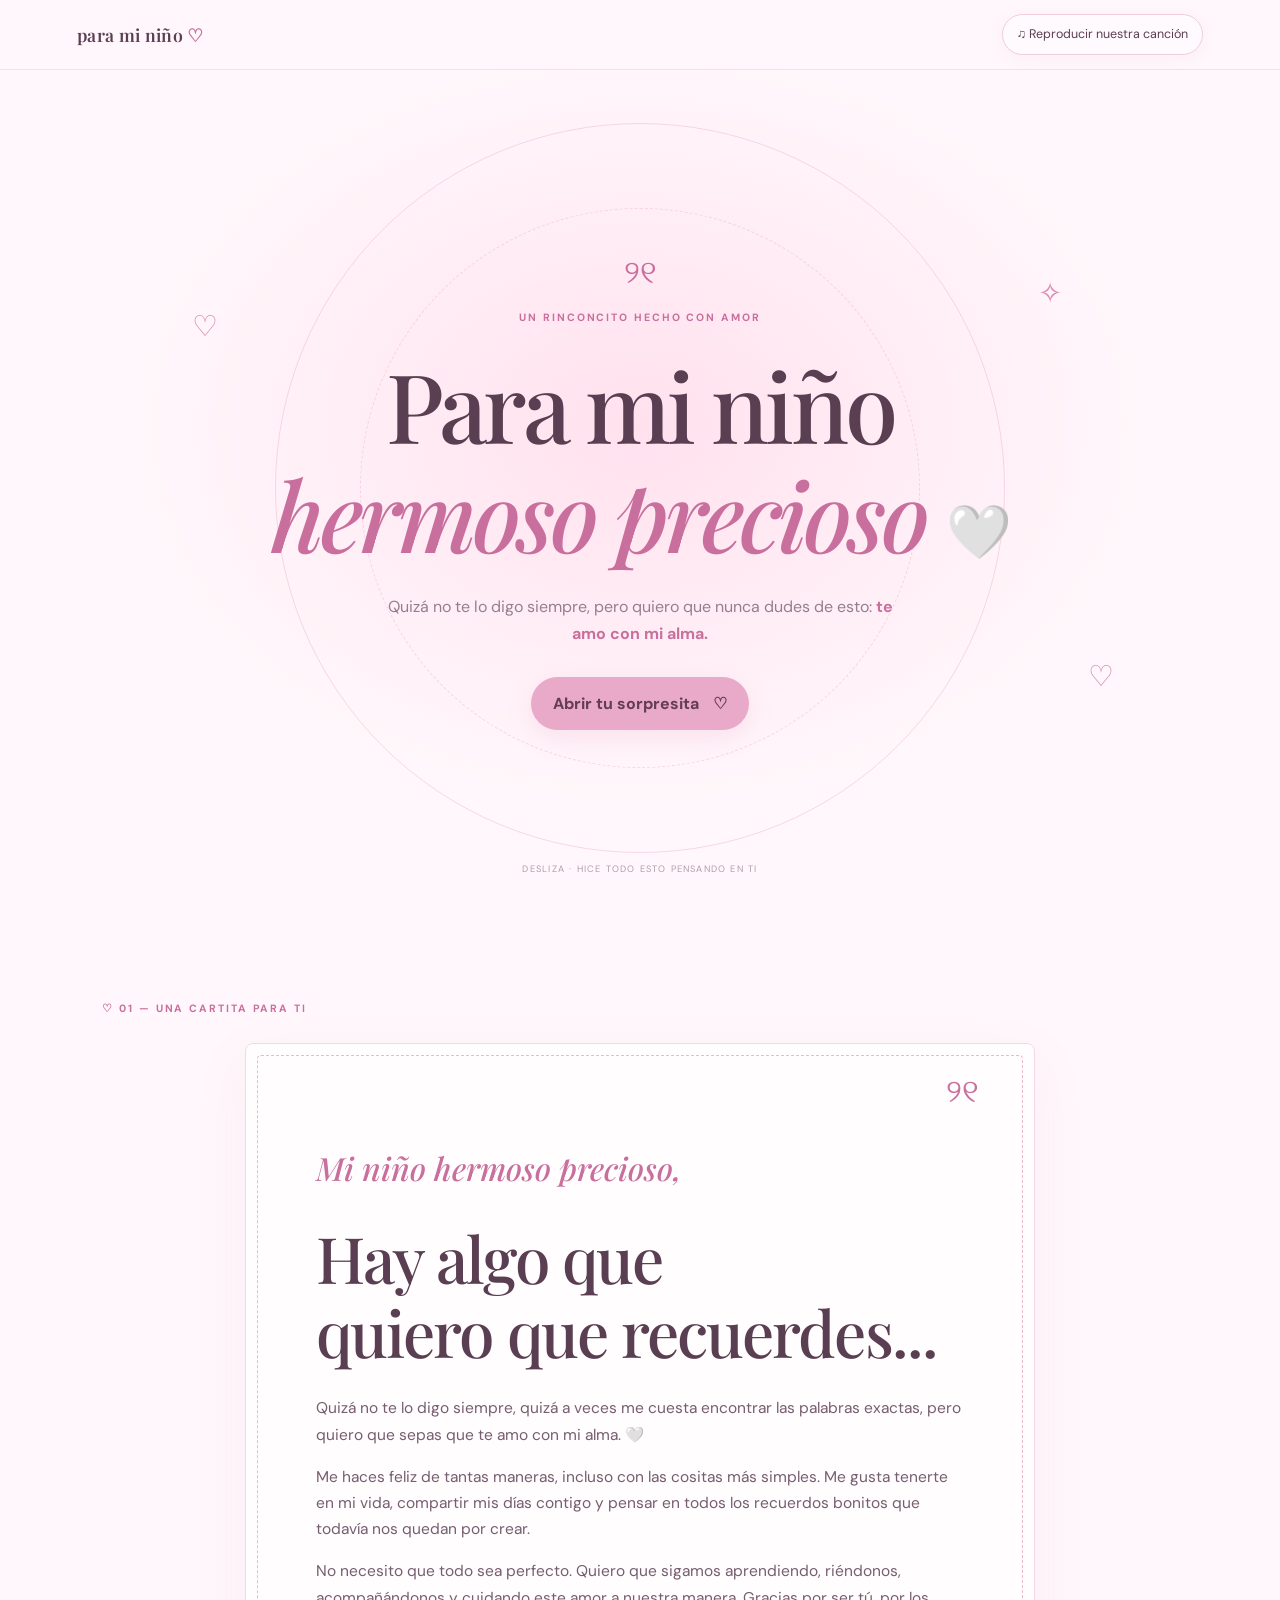
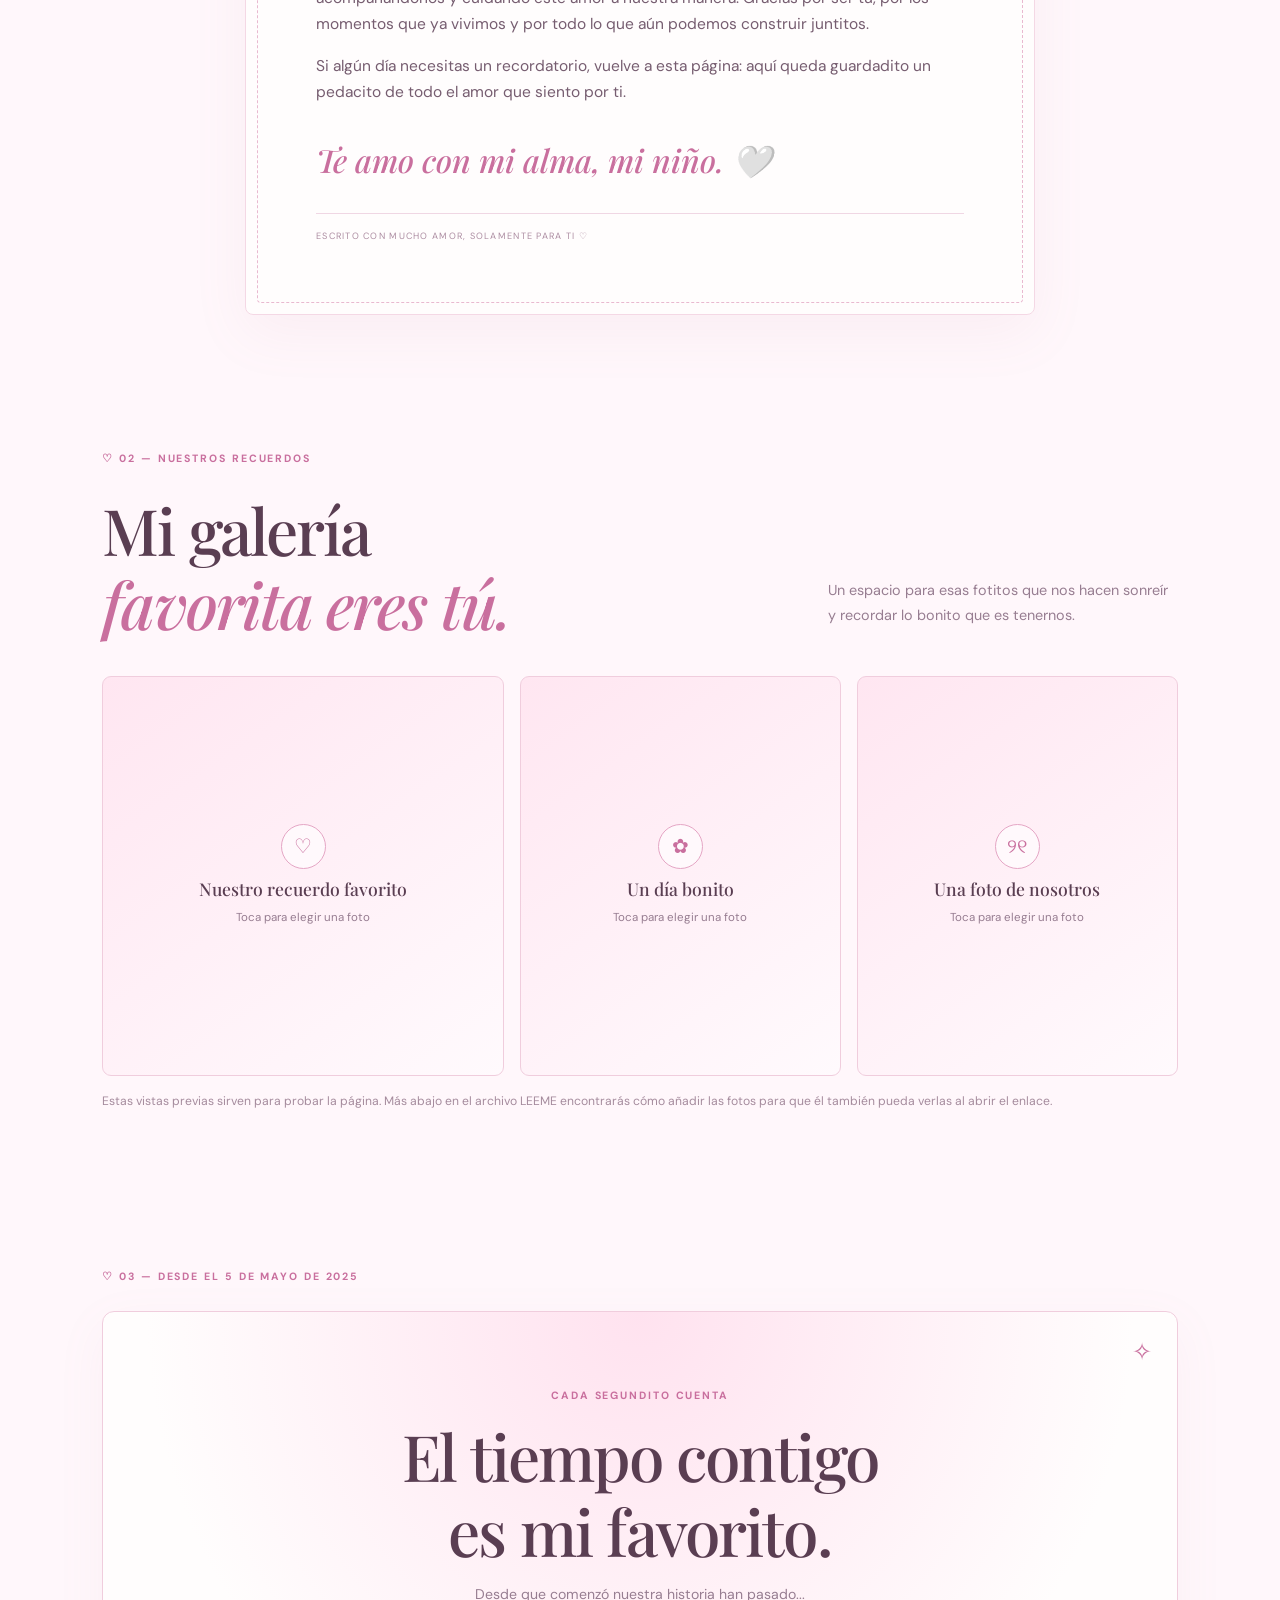
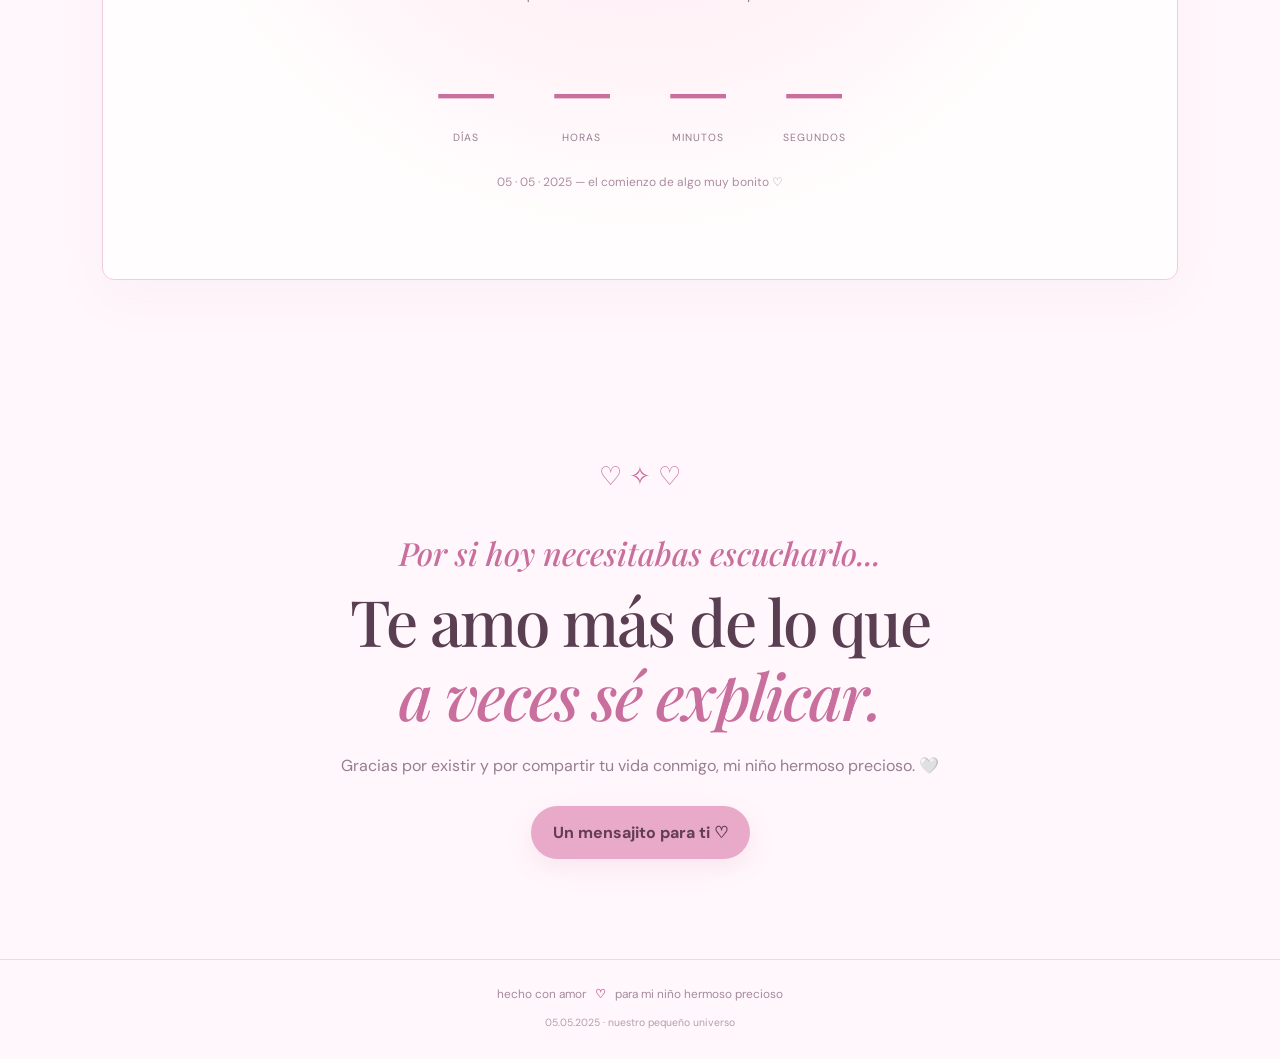
==== index.html @ 3e9b16fb "Add files via upload" ====
<!doctype html>
<html lang="es">
<head>
  <meta charset="utf-8">
  <meta name="viewport" content="width=device-width, initial-scale=1">
  <meta name="theme-color" content="#fff2f8">
  <meta name="description" content="Un rinconcito dulce hecho con amor para mi niño hermoso precioso.">
  <title>Para mi niño hermoso precioso 🤍</title>
  <link rel="stylesheet" href="styles.css">
</head>
<body>
  <div class="sparkle-field" aria-hidden="true"><span>✧</span><span>♡</span><span>✦</span><span>♡</span><span>✧</span><span>✦</span><span>♡</span></div>
  <header class="topbar">
    <a class="brand" href="#inicio">para mi niño <span>♡</span></a>
    <button class="music-toggle" id="musicToggle" type="button" aria-pressed="false">♫ <span>Reproducir nuestra canción</span></button>
  </header>

  <main>
    <section class="hero" id="inicio">
      <div class="halo halo-one"></div><div class="halo halo-two"></div>
      <div class="hero-bow" aria-hidden="true">୨୧</div>
      <p class="eyebrow">UN RINCONCITO HECHO CON AMOR</p>
      <h1>Para mi niño<br><em>hermoso precioso</em> <span class="heart">🤍</span></h1>
      <p class="hero-copy">Quizá no te lo digo siempre, pero quiero que nunca dudes de esto: <strong>te amo con mi alma.</strong></p>
      <button class="primary-btn" id="surpriseBtn" type="button">Abrir tu sorpresita <span>♡</span></button>
      <div class="floating-heart h1">♡</div><div class="floating-heart h2">✧</div><div class="floating-heart h3">♡</div>
      <div class="scroll-note">DESLIZA · HICE TODO ESTO PENSANDO EN TI</div>
    </section>

    <section class="section intro" id="carta">
      <div class="section-label">♡ 01 — UNA CARTITA PARA TI</div>
      <div class="letter-card">
        <div class="letter-deco">୨୧</div>
        <p class="script">Mi niño hermoso precioso,</p>
        <h2>Hay algo que<br>quiero que recuerdes...</h2>
        <p>Quizá no te lo digo siempre, quizá a veces me cuesta encontrar las palabras exactas, pero quiero que sepas que te amo con mi alma. 🤍</p>
        <p>Me haces feliz de tantas maneras, incluso con las cositas más simples. Me gusta tenerte en mi vida, compartir mis días contigo y pensar en todos los recuerdos bonitos que todavía nos quedan por crear.</p>
        <p>No necesito que todo sea perfecto. Quiero que sigamos aprendiendo, riéndonos, acompañándonos y cuidando este amor a nuestra manera. Gracias por ser tú, por los momentos que ya vivimos y por todo lo que aún podemos construir juntitos.</p>
        <p>Si algún día necesitas un recordatorio, vuelve a esta página: aquí queda guardadito un pedacito de todo el amor que siento por ti.</p>
        <p class="script signoff">Te amo con mi alma, mi niño. 🤍</p>
        <div class="letter-footer">ESCRITO CON MUCHO AMOR, SOLAMENTE PARA TI ♡</div>
      </div>
    </section>

    <section class="section memories" id="recuerdos">
      <div class="section-label">♡ 02 — NUESTROS RECUERDOS</div>
      <div class="section-heading">
        <h2>Mi galería<br><em>favorita eres tú.</em></h2>
        <p>Un espacio para esas fotitos que nos hacen sonreír y recordar lo bonito que es tenernos.</p>
      </div>
      <div class="photo-grid">
        <label class="photo-slot large" for="photo1">
          <img id="preview1" alt="Vista previa de un recuerdo juntos" hidden>
          <span class="photo-placeholder"><b>♡</b><strong>Nuestro recuerdo favorito</strong><small>Toca para elegir una foto</small></span>
          <input id="photo1" type="file" accept="image/*" data-preview="preview1">
        </label>
        <label class="photo-slot" for="photo2">
          <img id="preview2" alt="Vista previa de un recuerdo juntos" hidden>
          <span class="photo-placeholder"><b>✿</b><strong>Un día bonito</strong><small>Toca para elegir una foto</small></span>
          <input id="photo2" type="file" accept="image/*" data-preview="preview2">
        </label>
        <label class="photo-slot" for="photo3">
          <img id="preview3" alt="Vista previa de un recuerdo juntos" hidden>
          <span class="photo-placeholder"><b>୨୧</b><strong>Una foto de nosotros</strong><small>Toca para elegir una foto</small></span>
          <input id="photo3" type="file" accept="image/*" data-preview="preview3">
        </label>
      </div>
      <p class="photo-tip">Estas vistas previas sirven para probar la página. Más abajo en el archivo LEEME encontrarás cómo añadir las fotos para que él también pueda verlas al abrir el enlace.</p>
    </section>

    <section class="section timer-section" id="contador">
      <div class="section-label">♡ 03 — DESDE EL 5 DE MAYO DE 2025</div>
      <div class="timer-panel">
        <span class="tiny-star">✧</span>
        <p class="eyebrow">CADA SEGUNDITO CUENTA</p>
        <h2>El tiempo contigo<br>es mi favorito.</h2>
        <p class="timer-caption">Desde que comenzó nuestra historia han pasado...</p>
        <div class="counter" aria-live="polite">
          <div><strong id="days">—</strong><span>días</span></div>
          <div><strong id="hours">—</strong><span>horas</span></div>
          <div><strong id="minutes">—</strong><span>minutos</span></div>
          <div><strong id="seconds">—</strong><span>segundos</span></div>
        </div>
        <p class="date-caption">05 · 05 · 2025 — el comienzo de algo muy bonito ♡</p>
      </div>
    </section>

    <section class="section final-note">
      <div class="final-sparkle">♡ ✧ ♡</div>
      <p class="script">Por si hoy necesitabas escucharlo...</p>
      <h2>Te amo más de lo que<br><em>a veces sé explicar.</em></h2>
      <p>Gracias por existir y por compartir tu vida conmigo, mi niño hermoso precioso. 🤍</p>
      <button class="primary-btn" id="heartBtn" type="button">Un mensajito para ti ♡</button>
      <p id="heartMessage" class="heart-message" hidden>Mi niño precioso: te mando un abrazo enorme, un besito en la frente y todo mi amor. Siempre guarda este recordatorio cerquita de tu corazón. 🤍</p>
    </section>
  </main>

  <footer><span>hecho con amor</span> <b>♡</b> <span>para mi niño hermoso precioso</span><small>05.05.2025 · nuestro pequeño universo</small></footer>

  <audio id="bgMusic" loop preload="none">
    <!-- Copia tu MP3 a la carpeta assets y ponle el nombre cancion.mp3 -->
    <source src="assets/cancion.mp3" type="audio/mpeg">
  </audio>
  <script src="script.js"></script>
</body>
</html>
---- styles.css ----
@import url('https://fonts.googleapis.com/css2?family=DM+Sans:wght@400;500;600;700&family=Playfair+Display:ital,wght@0,500;0,600;0,700;1,500;1,600&display=swap');
:root{--bg:#fff7fb;--panel:#fffafd;--ink:#5a3e52;--muted:#977d91;--pink:#e9a9c8;--pinkdeep:#c96f9e;--pinklight:#ffe4f0;--line:#f0cddd;--serif:'Playfair Display',Georgia,serif;--sans:'DM Sans',Arial,sans-serif}
*{box-sizing:border-box}html{scroll-behavior:smooth;scroll-padding-top:80px}body{margin:0;background:var(--bg);color:var(--ink);font-family:var(--sans);line-height:1.7;overflow-x:hidden}.topbar{height:70px;position:sticky;top:0;z-index:10;display:flex;align-items:center;justify-content:space-between;padding:0 clamp(18px,6vw,85px);background:#fff7fbe8;backdrop-filter:blur(14px);border-bottom:1px solid #f0cddd90}.brand{color:var(--ink);font:600 1.1rem var(--serif);text-decoration:none;letter-spacing:.02em}.brand span{color:var(--pinkdeep)}button{font:inherit;cursor:pointer}.music-toggle{background:#fffafd;border:1px solid var(--line);color:var(--ink);padding:9px 14px;border-radius:999px;font-size:.78rem;box-shadow:0 4px 15px #b96b9110}.music-toggle:hover,.music-toggle[aria-pressed=true]{background:var(--pinklight);border-color:var(--pink)}.hero{min-height:calc(100svh - 70px);display:flex;flex-direction:column;align-items:center;justify-content:center;text-align:center;padding:80px 22px 75px;position:relative;isolation:isolate;overflow:hidden;background:radial-gradient(ellipse at 50% 43%,#ffe1ee 0%,#fff7fb 56%,#fff7fb 100%)}.halo{position:absolute;border:1px solid #e9a9c866;border-radius:50%;z-index:-1}.halo-one{width:min(85vw,730px);aspect-ratio:1}.halo-two{width:min(68vw,560px);aspect-ratio:1;border-style:dashed;animation:spin 100s linear infinite}.hero-bow{font-size:2rem;color:var(--pinkdeep);margin-bottom:10px}.eyebrow,.section-label{font-size:.66rem;letter-spacing:.18em;font-weight:700;color:var(--pinkdeep);margin:0 0 23px}.hero h1{font:500 clamp(2.65rem,7.5vw,6.3rem)/1.14 var(--serif);letter-spacing:-.04em;margin:0;max-width:1000px}.hero h1 em,.section-heading em,.final-note h2 em{color:var(--pinkdeep);font-weight:500}.heart{font-size:.55em;vertical-align:middle}.hero-copy{color:var(--muted);max-width:510px;margin:24px auto 30px;font-size:1rem}.hero-copy strong{color:var(--pinkdeep);font-weight:700}.primary-btn{border:0;border-radius:999px;background:var(--pink);color:#633d55;font-weight:700;padding:13px 22px;box-shadow:0 8px 25px #d77eaa25;transition:transform .2s,background .2s}.primary-btn:hover{transform:translateY(-2px);background:#f2bfd7}.primary-btn span{margin-left:10px}.floating-heart{position:absolute;color:#d98bb2;font-size:1.8rem;animation:float 5s ease-in-out infinite}.h1{left:15%;top:28%}.h2{right:17%;top:24%;animation-delay:-2s}.h3{right:13%;bottom:24%;animation-delay:-3.4s}.scroll-note{position:absolute;bottom:22px;font-size:.58rem;letter-spacing:.13em;color:#b49aab}.sparkle-field span{position:fixed;z-index:-1;color:#e7a4c5;opacity:.5;pointer-events:none}.sparkle-field span:nth-child(1){top:18%;left:4%}.sparkle-field span:nth-child(2){top:46%;right:5%;font-size:1.5rem}.sparkle-field span:nth-child(3){top:73%;left:7%}.sparkle-field span:nth-child(4){top:84%;right:8%;font-size:1.3rem}.sparkle-field span:nth-child(5){top:62%;right:3%}.sparkle-field span:nth-child(6){top:10%;right:25%}.section{padding:100px clamp(20px,8vw,125px);max-width:1300px;margin:auto}.section-label{margin-bottom:25px}.letter-card{max-width:790px;margin:auto;background:#fffdfd;color:var(--ink);padding:clamp(30px,6vw,70px);position:relative;border:1px solid #f4d8e5;box-shadow:0 18px 55px #bd7f9b14;border-radius:8px}.letter-card:before{content:"";position:absolute;inset:11px;border:1px dashed #e9b9d0;pointer-events:none;border-radius:4px}.letter-deco{position:absolute;right:clamp(27px,5vw,55px);top:20px;color:var(--pinkdeep);font-size:2rem}.script{font:italic 500 clamp(1.4rem,3vw,2rem) var(--serif);color:var(--pinkdeep)}.letter-card h2,.section-heading h2,.timer-panel h2,.final-note h2{font:500 clamp(2.1rem,5vw,4rem)/1.16 var(--serif);letter-spacing:-.03em;margin:10px 0 26px}.letter-card p:not(.script){max-width:650px;color:#765d70;font-size:.97rem}.letter-card .signoff{margin-top:32px}.letter-footer{border-top:1px solid #f0d7e4;padding-top:15px;margin-top:25px;font-size:.57rem;letter-spacing:.14em;color:#ac8ca1}.memories{padding-top:35px}.section-heading{display:flex;align-items:end;justify-content:space-between;gap:35px;margin-bottom:34px}.section-heading h2{margin:0}.section-heading>p{max-width:350px;color:var(--muted);font-size:.9rem}.photo-grid{display:grid;grid-template-columns:1.25fr 1fr 1fr;gap:16px}.photo-slot{min-height:275px;position:relative;overflow:hidden;background:linear-gradient(145deg,#ffe6f1,#fffafd);border:1px solid #f0cddd;display:flex;align-items:center;justify-content:center;text-align:center;cursor:pointer;border-radius:9px;transition:transform .2s,border-color .2s}.photo-slot.large{min-height:400px}.photo-slot:hover{border-color:var(--pinkdeep);transform:translateY(-3px)}.photo-slot input{position:absolute;width:1px;height:1px;opacity:0}.photo-slot img{position:absolute;width:100%;height:100%;object-fit:cover;inset:0}.photo-placeholder{padding:20px;display:flex;flex-direction:column;align-items:center;gap:8px;color:var(--muted)}.photo-placeholder b{display:grid;place-items:center;width:45px;height:45px;border:1px solid #e5a6c5;border-radius:50%;font-size:1.25rem;color:var(--pinkdeep);font-weight:400;background:#fff9fc}.photo-placeholder strong{color:var(--ink);font:500 1.1rem var(--serif)}.photo-placeholder small{font-size:.72rem}.photo-slot:has(img:not([hidden])) .photo-placeholder{display:none}.photo-tip{font-size:.76rem;color:#a58b9d;margin-top:15px}.timer-section{padding-top:45px}.timer-panel{position:relative;text-align:center;border:1px solid var(--line);border-radius:12px;padding:clamp(35px,7vw,75px) 20px;background:radial-gradient(ellipse at 50% 0%,#ffe2ef 0%,transparent 65%),#fffdfd;box-shadow:0 15px 50px #bd7f9b10}.tiny-star{position:absolute;top:20px;right:25px;color:var(--pinkdeep);font-size:1.5rem}.timer-panel .eyebrow{margin-bottom:14px}.timer-panel h2{margin-bottom:15px}.timer-caption{color:var(--muted);font-size:.88rem}.counter{display:flex;justify-content:center;gap:clamp(12px,4vw,55px);margin:34px 0 25px}.counter div{min-width:65px;display:flex;flex-direction:column}.counter strong{font:500 clamp(2.3rem,6vw,4.6rem)/1.2 var(--serif);color:var(--pinkdeep);font-variant-numeric:tabular-nums}.counter span{font-size:.65rem;letter-spacing:.1em;text-transform:uppercase;color:var(--muted)}.date-caption{color:#ac8ca1;font-size:.75rem}.final-note{text-align:center;padding-top:75px;padding-bottom:100px}.final-sparkle{font-size:1.6rem;color:var(--pinkdeep);margin-bottom:16px}.final-note .script{margin-bottom:10px}.final-note h2{margin:0 0 20px}.final-note>p:not(.script):not(.heart-message){color:var(--muted);margin-bottom:27px}.heart-message{max-width:520px;margin:20px auto 0;color:var(--pinkdeep);background:#fffafd;border:1px solid var(--line);border-radius:12px;padding:18px 22px;animation:fadein .5s ease}footer{border-top:1px solid #f0d7e4;display:flex;align-items:center;justify-content:center;gap:9px;flex-wrap:wrap;padding:24px 20px 28px;color:#a58b9d;font-size:.74rem}footer b{color:var(--pinkdeep)}footer small{flex-basis:100%;text-align:center;color:#b49eae;font-size:.65rem}@keyframes spin{to{transform:rotate(360deg)}}@keyframes float{0%,100%{transform:translateY(0) rotate(-5deg)}50%{transform:translateY(-12px) rotate(8deg)}}@keyframes fadein{from{opacity:0;transform:translateY(8px)}to{opacity:1;transform:translateY(0)}}@media(max-width:720px){.hero{min-height:calc(90svh - 70px);padding-top:70px}.hero-copy{font-size:.9rem;max-width:370px}.section{padding-top:72px;padding-bottom:72px}.section-heading{display:block}.section-heading>p{margin-top:16px}.photo-grid{grid-template-columns:1fr 1fr}.photo-slot.large{grid-column:1/-1;min-height:320px}.photo-slot{min-height:210px}.counter{gap:12px}.counter div{min-width:55px}.counter span{font-size:.55rem}.letter-card{padding:35px 27px}.letter-card:before{inset:8px}.letter-card p:not(.script){font-size:.9rem}.letter-deco{top:15px;right:23px}.timer-panel h2{font-size:2.5rem}.h1{left:7%;top:24%}.h2{right:7%;top:19%}.h3{right:6%;bottom:20%}}@media(max-width:390px){.music-toggle{padding:8px 10px}.music-toggle span{font-size:.66rem}.counter{gap:8px}.counter div{min-width:48px}.counter strong{font-size:2rem}.counter span{font-size:.48rem}.photo-grid{gap:10px}.photo-slot{min-height:180px}.photo-slot.large{min-height:260px}}@media(prefers-reduced-motion:reduce){*,*::before,*::after{scroll-behavior:auto!important;animation:none!important;transition:none!important}}
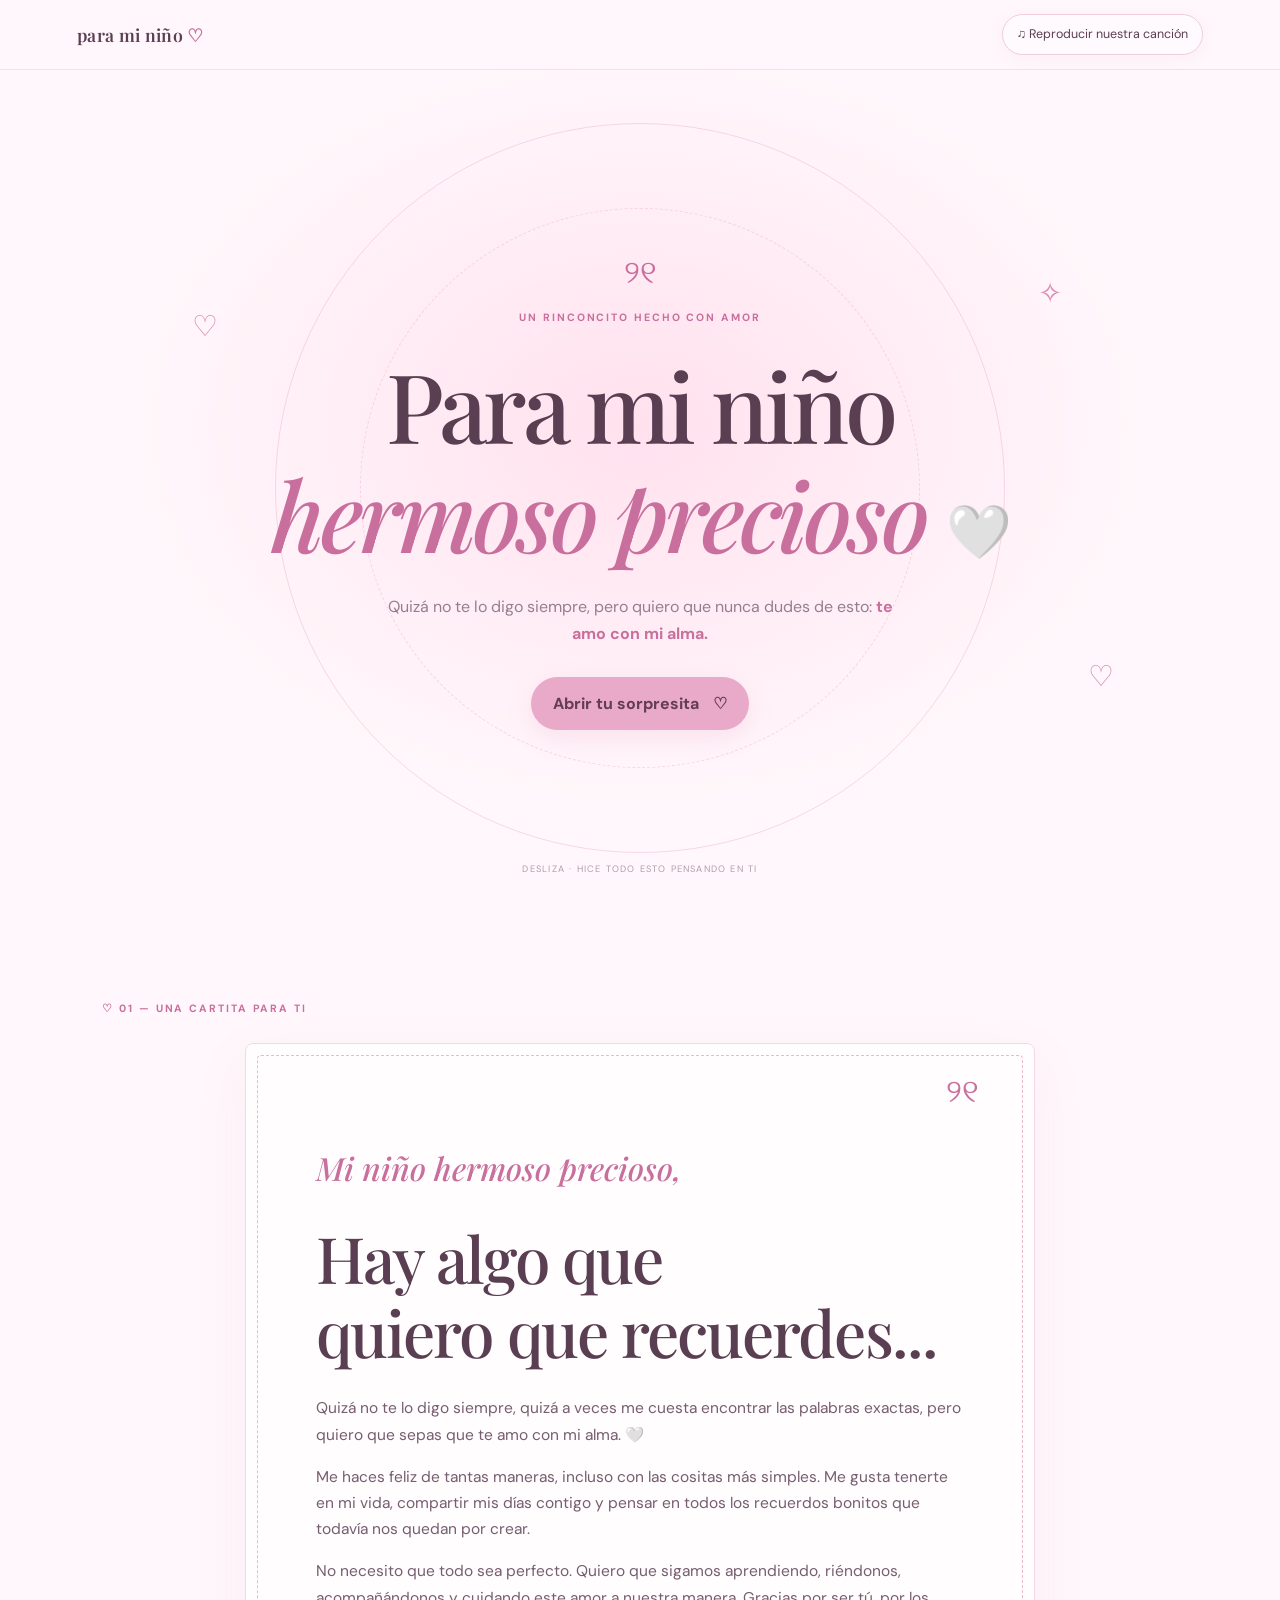
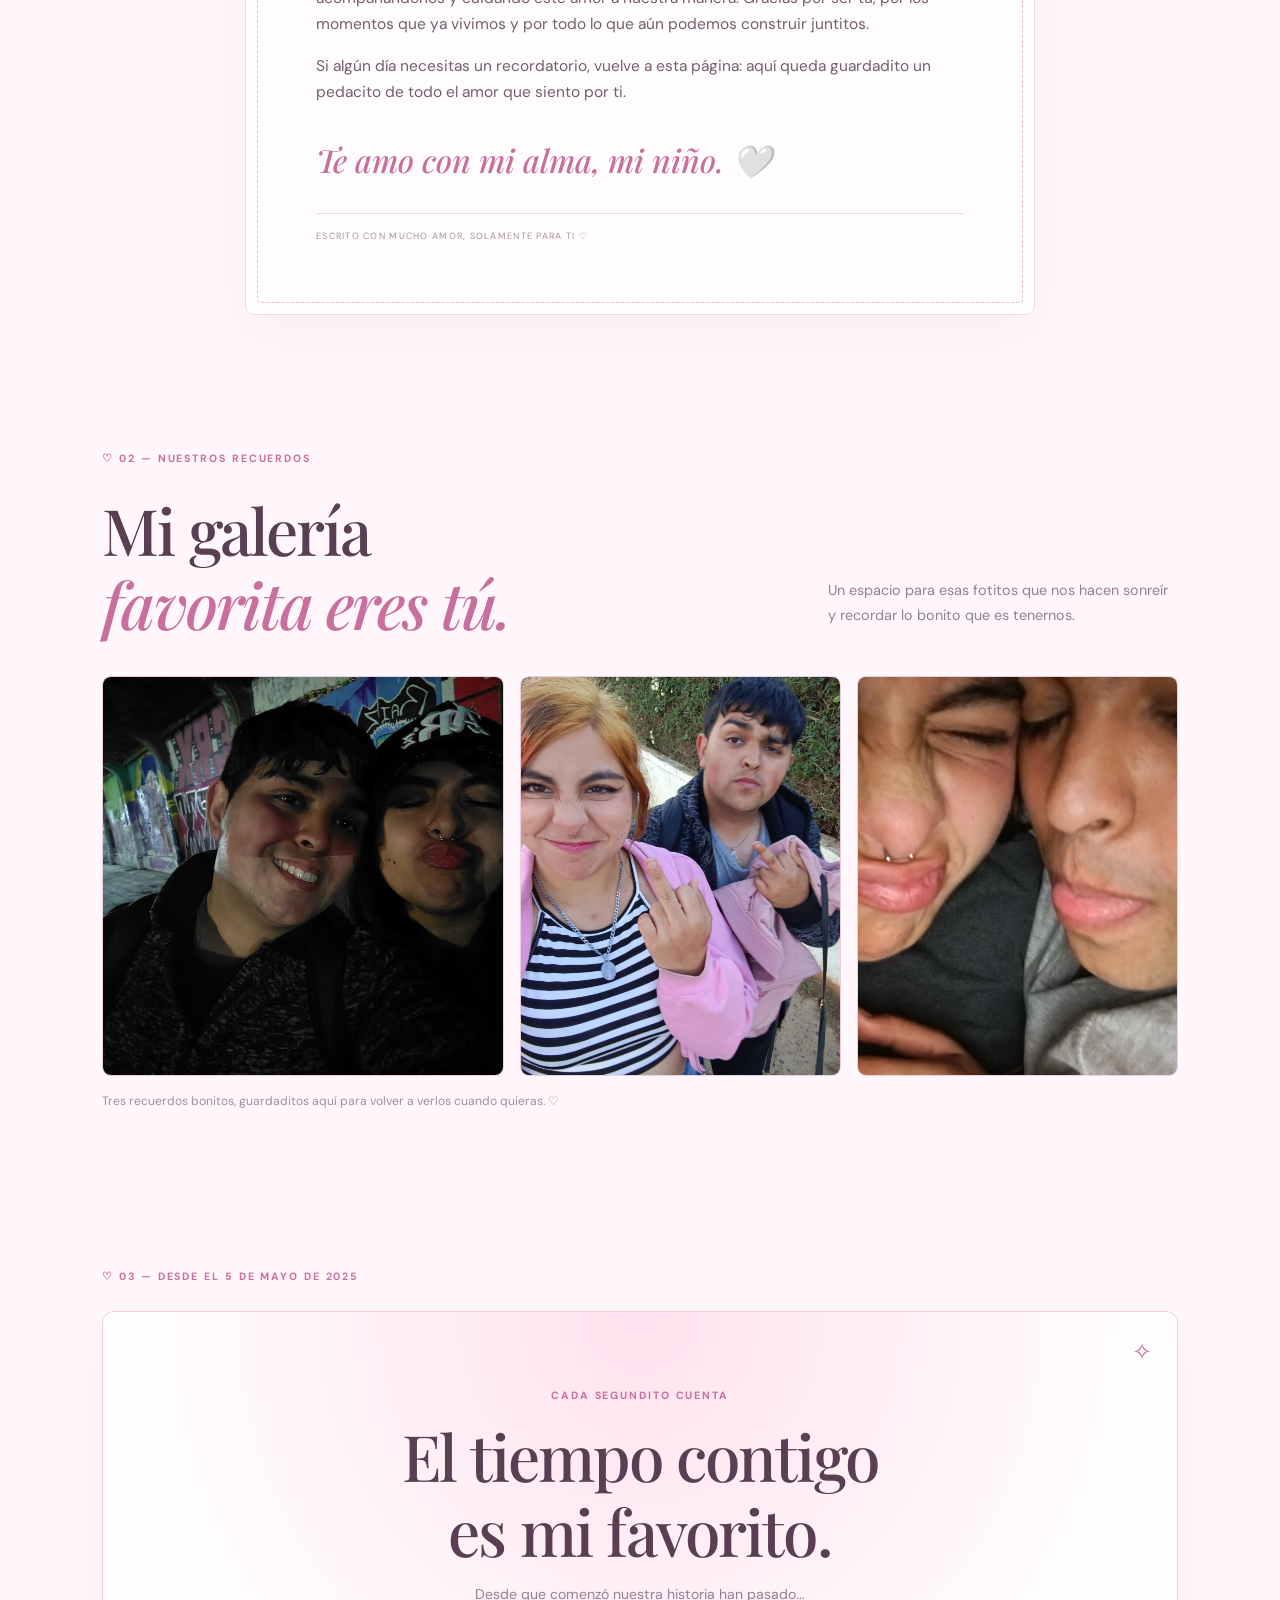
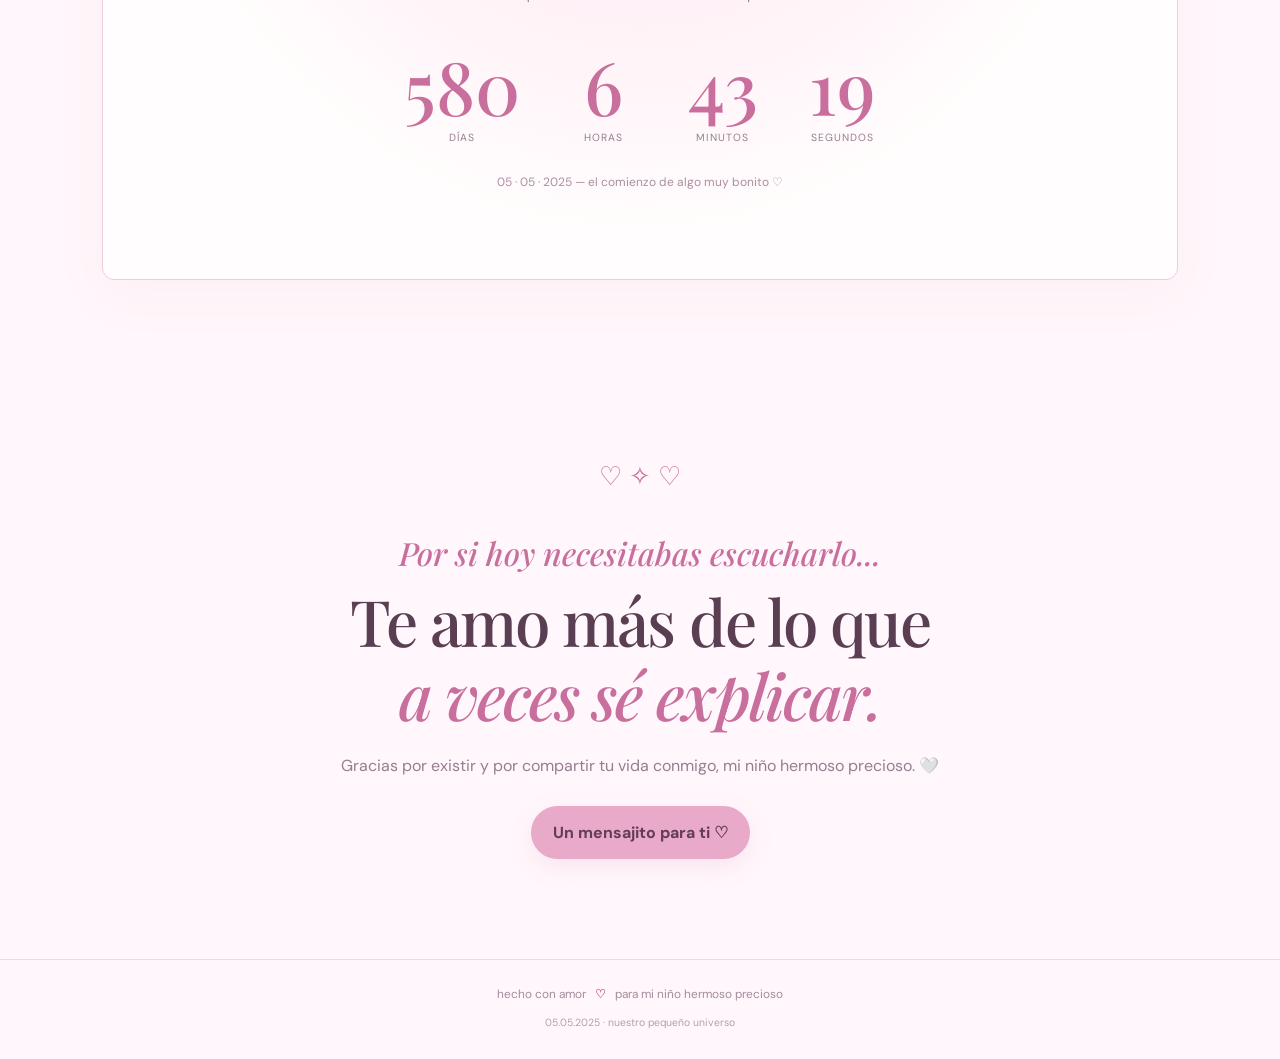
==== commit 7fad35c6: "Update index.html" ====
--- a/index.html
+++ b/index.html
@@ -49,23 +49,17 @@
         <p>Un espacio para esas fotitos que nos hacen sonreír y recordar lo bonito que es tenernos.</p>
       </div>
       <div class="photo-grid">
-        <label class="photo-slot large" for="photo1">
-          <img id="preview1" alt="Vista previa de un recuerdo juntos" hidden>
-          <span class="photo-placeholder"><b>♡</b><strong>Nuestro recuerdo favorito</strong><small>Toca para elegir una foto</small></span>
-          <input id="photo1" type="file" accept="image/*" data-preview="preview1">
-        </label>
-        <label class="photo-slot" for="photo2">
-          <img id="preview2" alt="Vista previa de un recuerdo juntos" hidden>
-          <span class="photo-placeholder"><b>✿</b><strong>Un día bonito</strong><small>Toca para elegir una foto</small></span>
-          <input id="photo2" type="file" accept="image/*" data-preview="preview2">
-        </label>
-        <label class="photo-slot" for="photo3">
-          <img id="preview3" alt="Vista previa de un recuerdo juntos" hidden>
-          <span class="photo-placeholder"><b>୨୧</b><strong>Una foto de nosotros</strong><small>Toca para elegir una foto</small></span>
-          <input id="photo3" type="file" accept="image/*" data-preview="preview3">
-        </label>
+        <div class="photo-slot large">
+          <img id="preview1" src="assets/photo1_20261013_234602_0000.png" alt="Nuestro recuerdo favorito" loading="lazy">
+        </div>
+        <div class="photo-slot">
+          <img id="preview2" src="assets/photo2_20261013_234652_0000.png" alt="Un día bonito" loading="lazy">
+        </div>
+        <div class="photo-slot">
+          <img id="preview3" src="assets/photo3_20261013_234741_0000.png" alt="Una foto de nosotros" loading="lazy">
+        </div>
       </div>
-      <p class="photo-tip">Estas vistas previas sirven para probar la página. Más abajo en el archivo LEEME encontrarás cómo añadir las fotos para que él también pueda verlas al abrir el enlace.</p>
+      <p class="photo-tip">Tres recuerdos bonitos, guardaditos aquí para volver a verlos cuando quieras. ♡</p>
     </section>
 
     <section class="section timer-section" id="contador">
@@ -103,4 +97,4 @@
   </audio>
   <script src="script.js"></script>
 </body>
-</html>+</html>
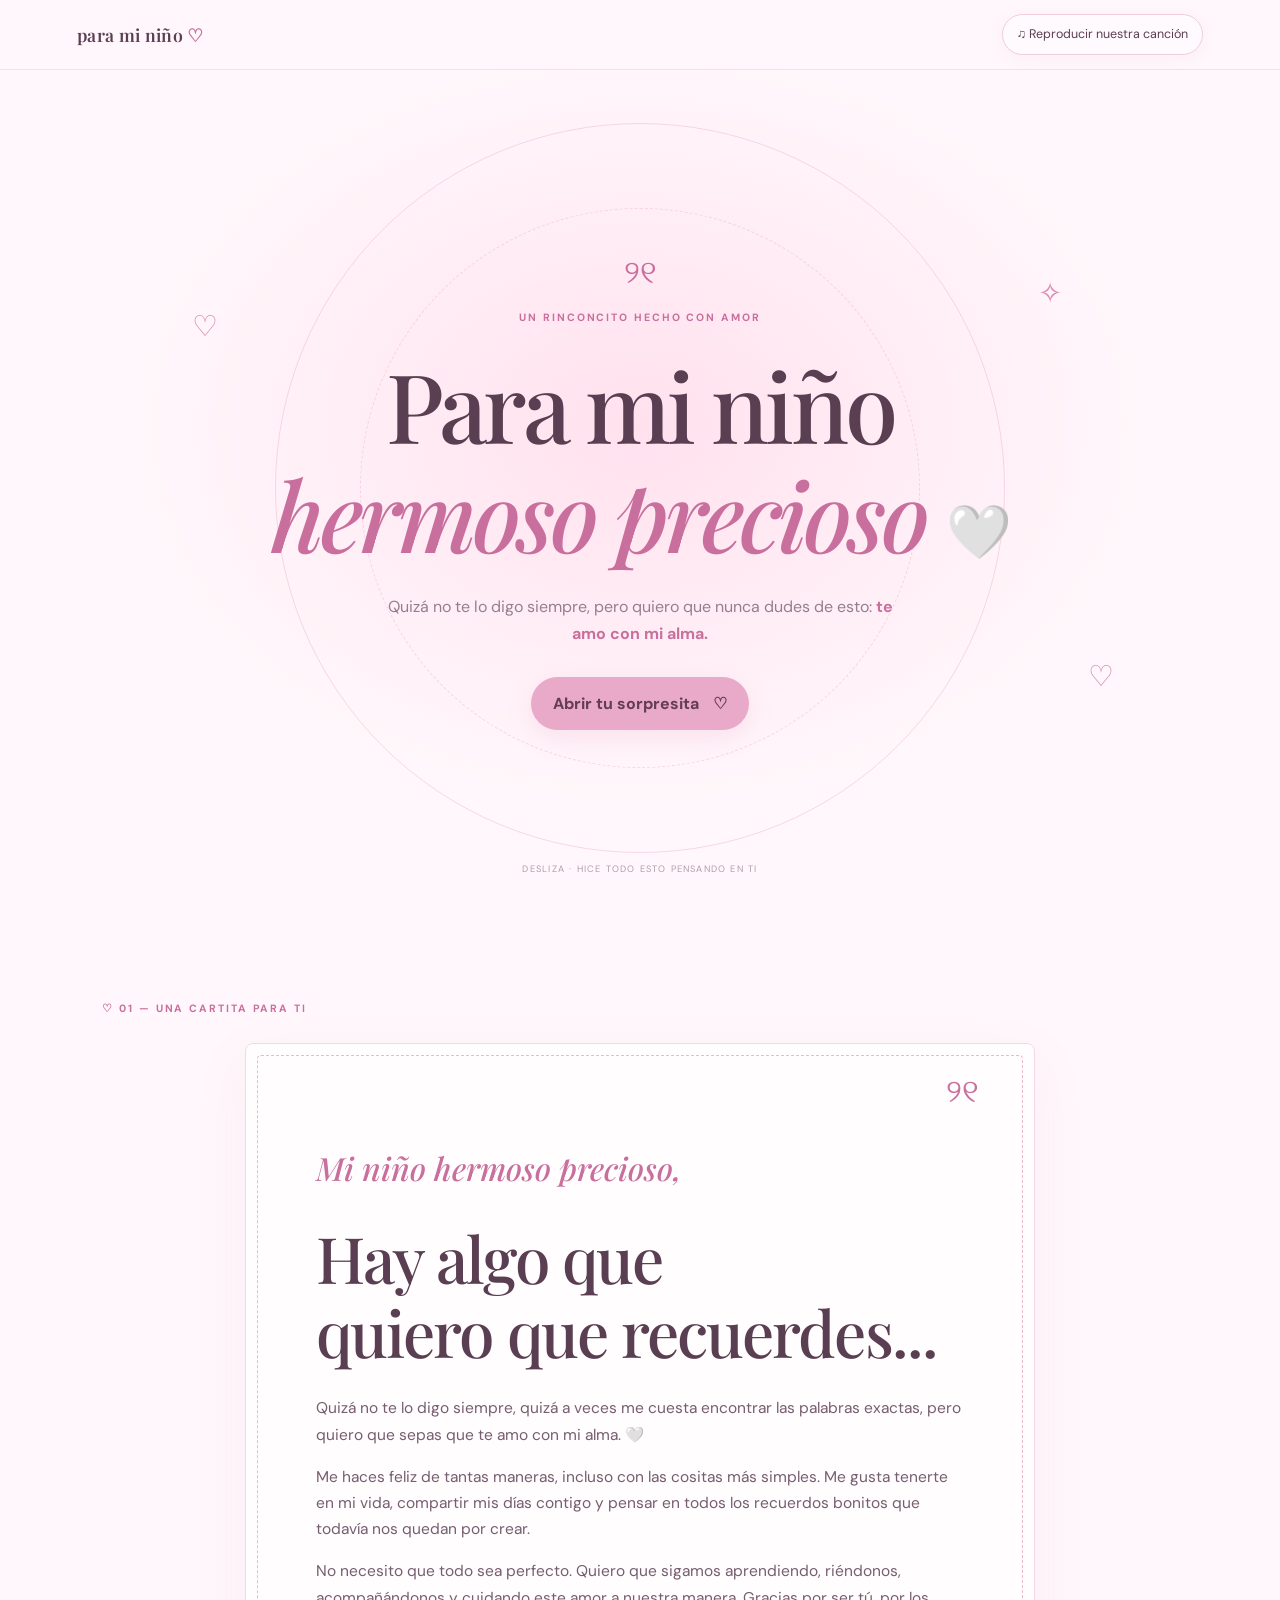
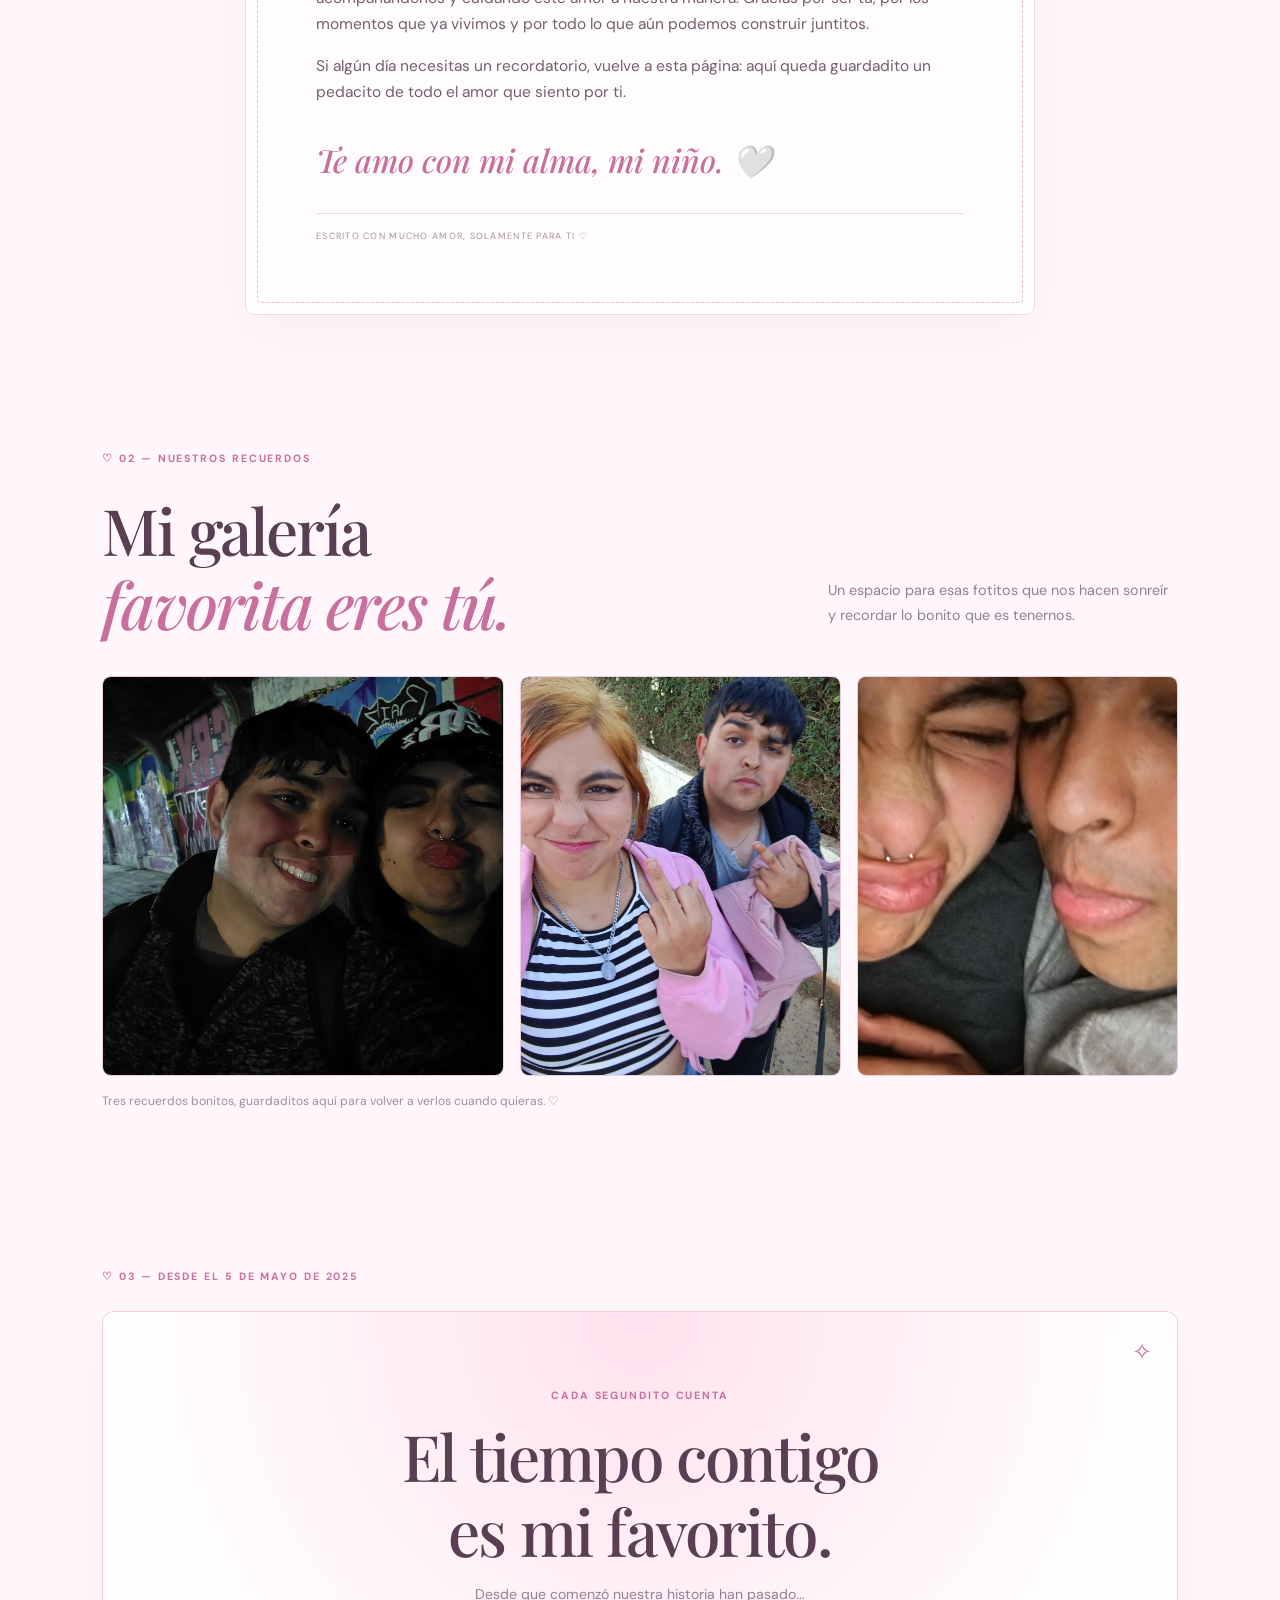
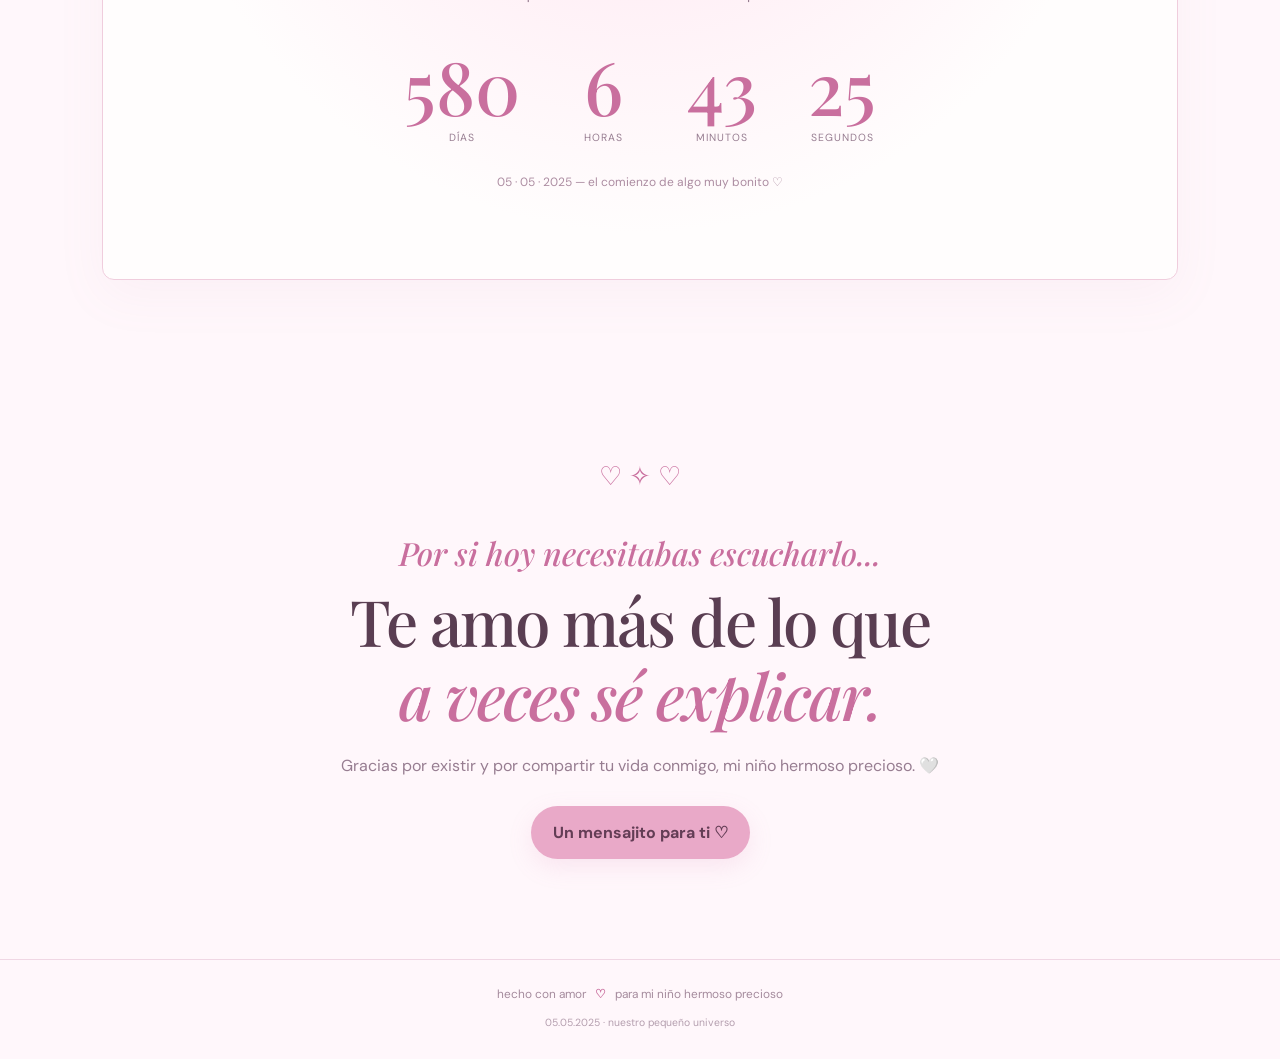
==== commit 507f8246: "Update index.html" ====
--- a/index.html
+++ b/index.html
@@ -1,6 +1,28 @@
 <!doctype html>
 <html lang="es">
-<head>
+
+<style>
+.photo-slot {
+  position: relative;
+  overflow: hidden;
+}
+.photo-slot img {
+  display: block !important;
+  visibility: visible !important;
+  opacity: 1 !important;
+  position: absolute;
+  inset: 0;
+  width: 100%;
+  height: 100%;
+  object-fit: cover;
+  z-index: 2;
+}
+.photo-placeholder {
+  z-index: 1;
+}
+</style>
+
+  <head>
   <meta charset="utf-8">
   <meta name="viewport" content="width=device-width, initial-scale=1">
   <meta name="theme-color" content="#fff2f8">
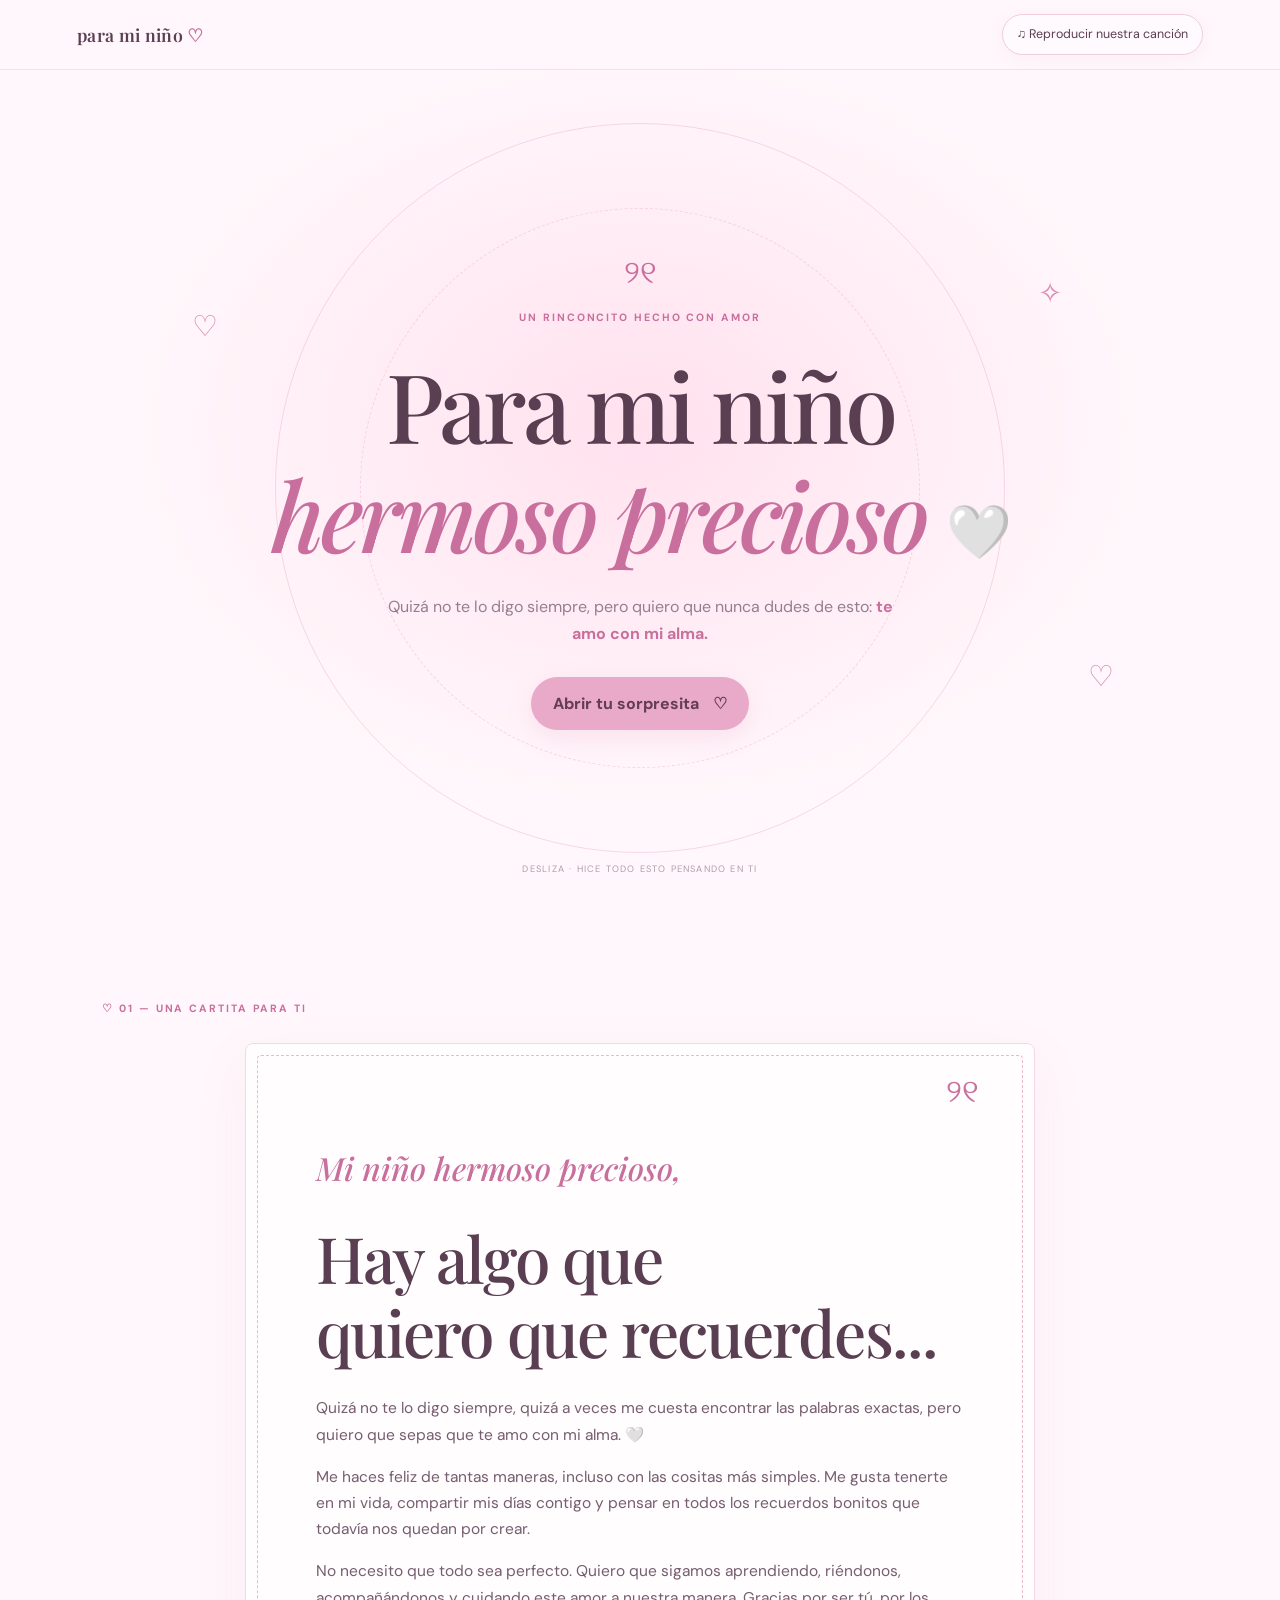
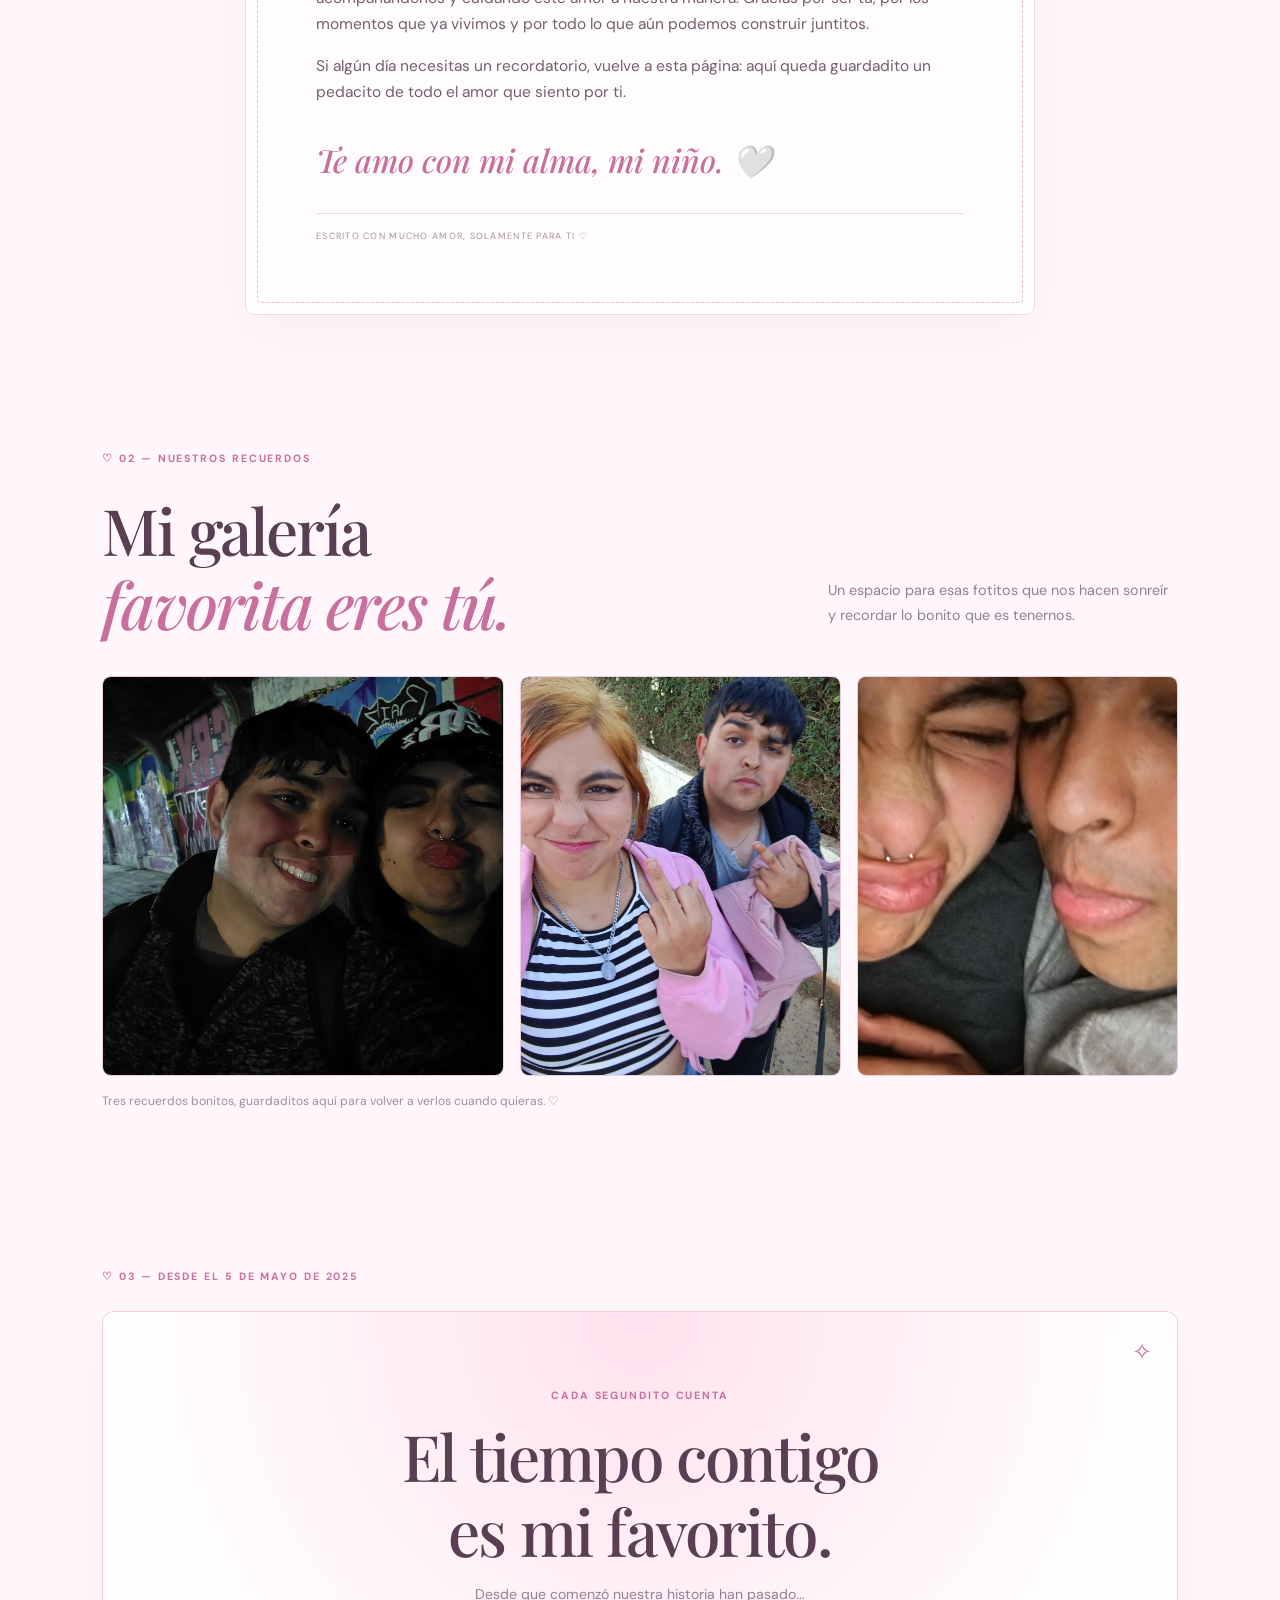
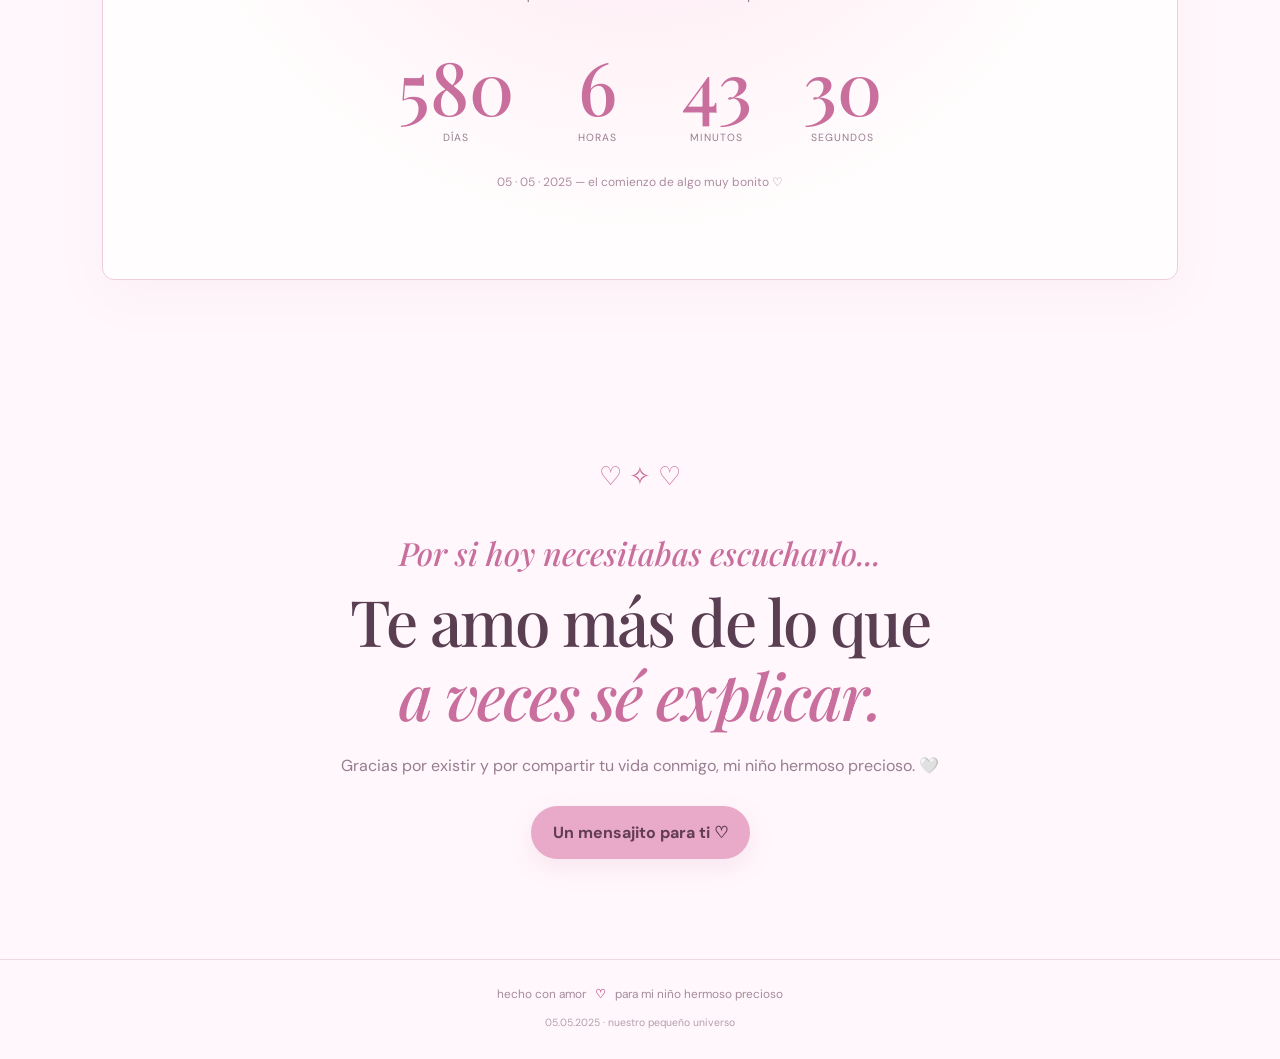
==== commit 096bf7cc: "Update index.html" ====
--- a/index.html
+++ b/index.html
@@ -1,26 +1,6 @@
 <!doctype html>
 <html lang="es">
 
-<style>
-.photo-slot {
-  position: relative;
-  overflow: hidden;
-}
-.photo-slot img {
-  display: block !important;
-  visibility: visible !important;
-  opacity: 1 !important;
-  position: absolute;
-  inset: 0;
-  width: 100%;
-  height: 100%;
-  object-fit: cover;
-  z-index: 2;
-}
-.photo-placeholder {
-  z-index: 1;
-}
-</style>
 
   <head>
   <meta charset="utf-8">
